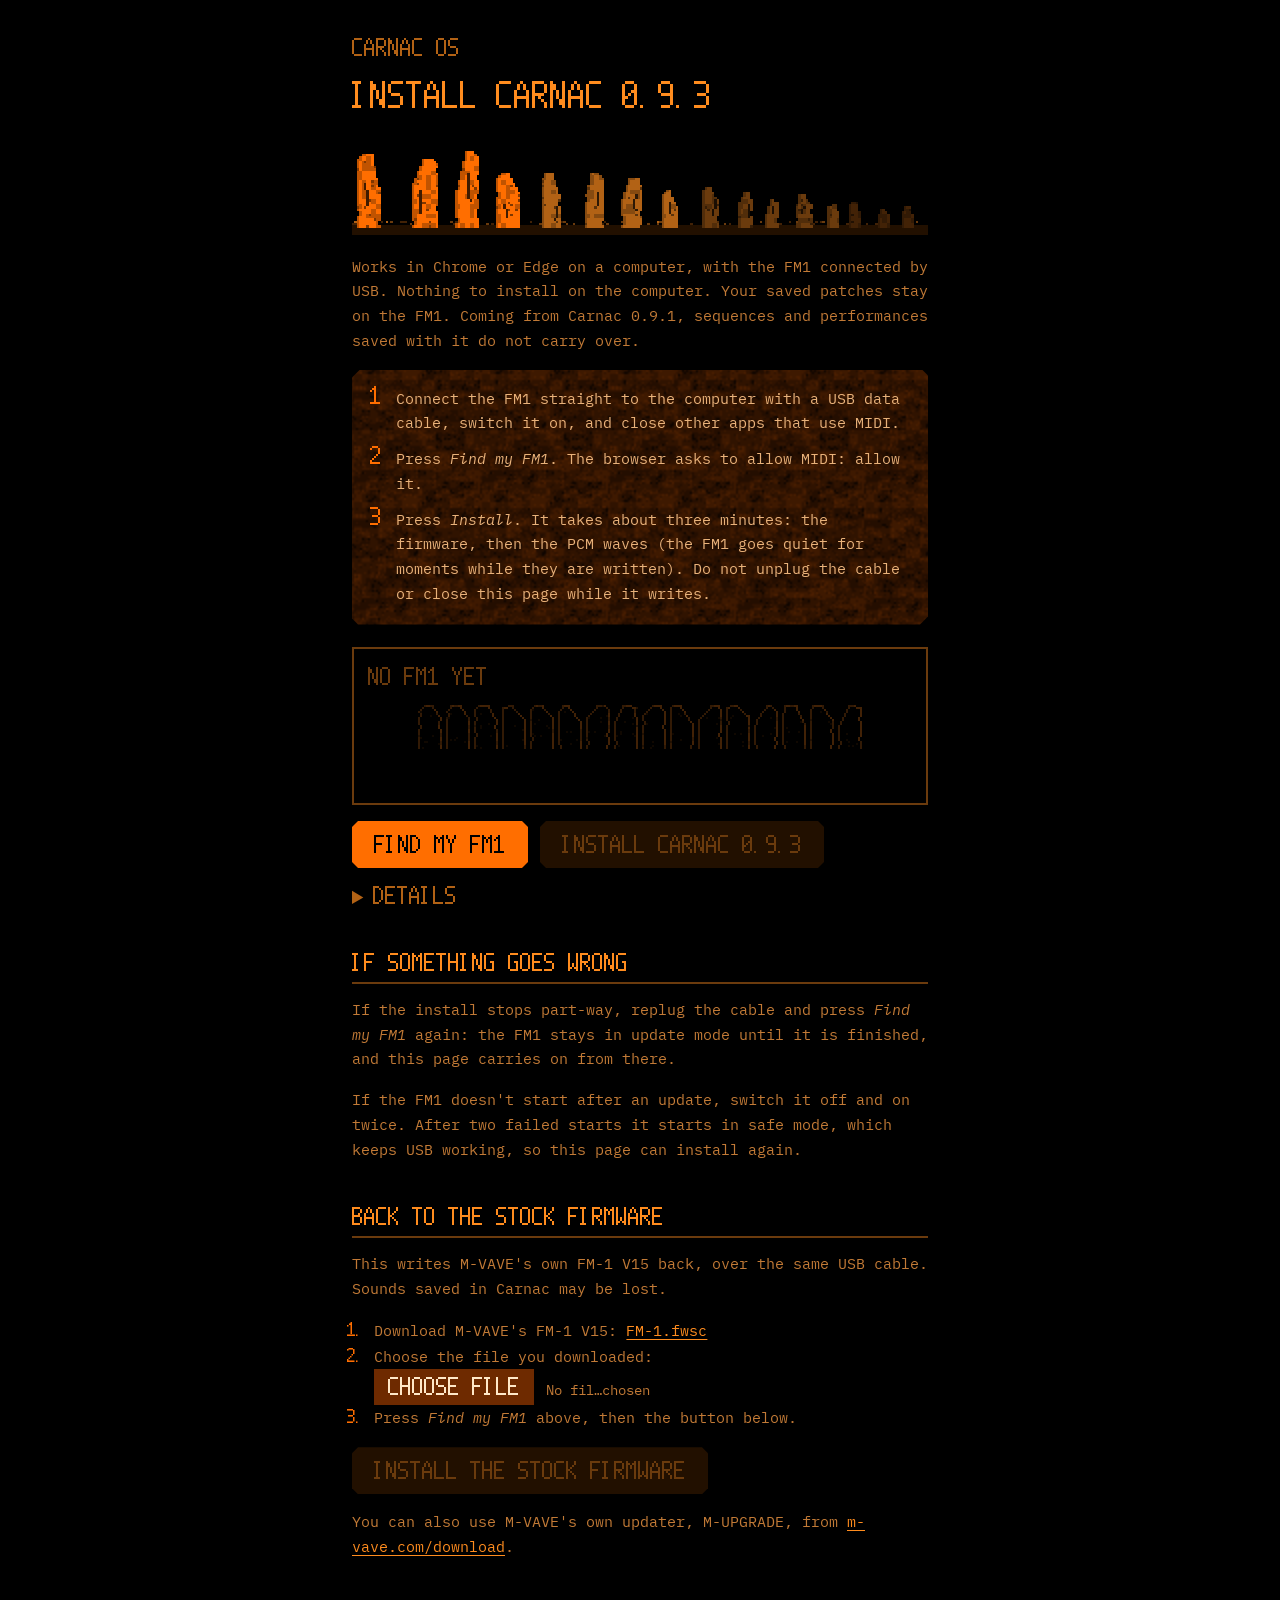
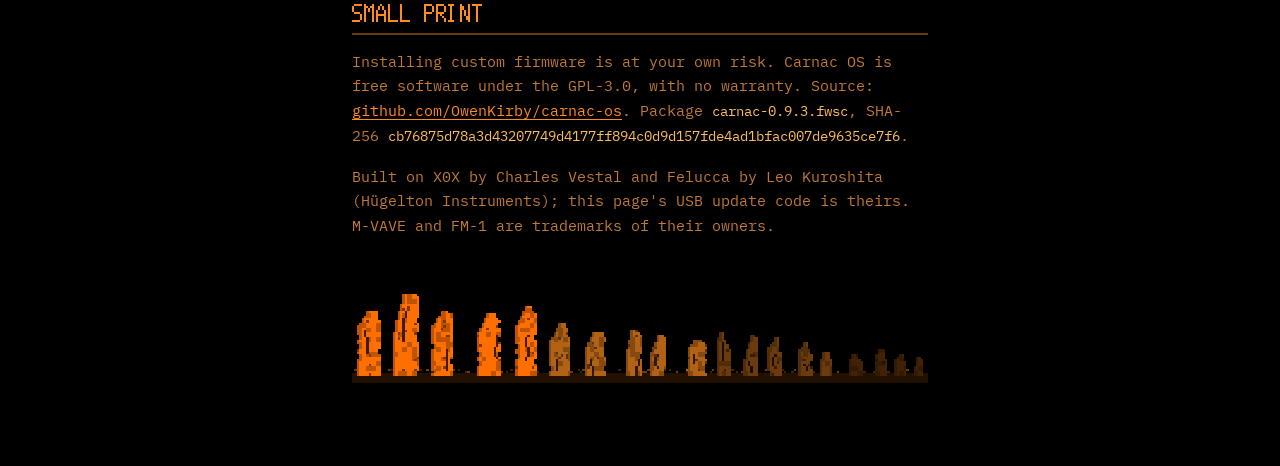
==== install/index.html @ 4bea8783 "Site for Carnac OS 0.9.3 (from 6387a21)" ====
<!doctype html>
<!-- SPDX-License-Identifier: GPL-3.0-only
     Carnac OS web installer. Built on X0X's installer page (x0x-firmware/web/x0x_installer.html, after Felucca's
     web/index_pkg.html by Leo Kuroshita, Hügelton Instruments); the USB-MIDI update itself is X0X's fm1ota.js and
     fm1pkg.js, unchanged. web/site/make_site.py inlines them and the package's metadata at the marks below.
     Added for Carnac: the FM1 is asked which Carnac it runs (editor INFO, F0 7D 46 4C 01 F7) before anything is
     written, an older package than the one on the FM1 needs a tick first, and the install is checked by that same
     INFO answering "CARNAC OS <version>". Then the PCM waves (src/dsp/pcm_area*.bin) are written to their flash areas
     with the editor's PCM commands (src/hardware/pcm_store_upload.py's protocol), each only when the FM1 does not
     hold that image already. -->
<html lang="en">
<head>
<meta charset="utf-8">
<meta name="viewport" content="width=device-width, initial-scale=1">
<title>Install Carnac OS</title>
<link rel="preconnect" href="https://fonts.googleapis.com">
<link rel="preconnect" href="https://fonts.gstatic.com" crossorigin>
<link rel="stylesheet" href="https://fonts.googleapis.com/css2?family=IBM+Plex+Mono:wght@400;600&display=swap">
<link rel="preload" href="../carnac-rune.woff" as="font" type="font/woff" crossorigin>
<link rel="stylesheet" href="../carnac.css">
<style>
  /* the installer's own pieces; the rest is ../carnac.css */
  .steps { padding: 16px 18px 8px; margin: 0 0 1.4rem; }
  .step { display: flex; gap: 14px; align-items: baseline; margin: 0 0 10px; }
  .step b { font: 400 20px/1 var(--rune); color: var(--theme); min-width: 1ch; }
  .actions { display: flex; flex-wrap: wrap; gap: 12px; margin: 0 0 1rem; }
  /* the FM1's screen: what it runs, the step stones filling, what is happening, in the rune face */
  .panel { border: 2px solid var(--dim); background: #000; padding: 14px 14px 12px; margin: 0 0 1rem; }
  .panel canvas { width: 100%; max-width: 448px; height: auto; margin: 0 auto; }
  #bar { display: none; }                                   /* its value drives the stones (stones.js data-steps) */
  #device { font: 400 20px/1.4 var(--rune); color: var(--text); min-height: 1.4em; margin: 0 0 12px; }
  #device:empty::before { content: "NO FM1 YET"; color: var(--dim); }
  #status { font: 400 20px/1.4 var(--rune); color: var(--accent); min-height: 1.4em; margin: 12px 0 0; }
  #status.bad { color: var(--warn); }
  label.confirm { display: none; gap: 10px; align-items: flex-start; color: var(--warn); margin: 0 0 1rem; }
  label.confirm.show { display: flex; }
  label.confirm input { margin-top: .35em; accent-color: var(--theme); }
  .tip { padding: 14px 18px; margin: 1rem 0 0; }
  details { margin-top: 1rem; }
  summary { font: 400 20px var(--rune); color: var(--mid); cursor: pointer; }
  summary:hover { color: var(--text); }
  pre { font: 400 12px/1.5 var(--mono); color: var(--soft); white-space: pre-wrap; margin: 8px 0 0; max-height: 14rem;
        overflow: auto; background: var(--surf); padding: 10px 12px; }
  ol { padding-left: 1.4rem; margin: 0 0 1rem; }
  ol li::marker { font-family: var(--rune); color: var(--theme); }
  input[type=file] { font: inherit; font-size: 14px; color: var(--soft); max-width: 100%; }
  input[type=file]::file-selector-button { font: 400 20px var(--rune); background: var(--lane); color: var(--lane-hi);
        border: 0; padding: 6px 14px; margin-right: 12px; cursor: pointer; }
</style>
</head>
<body>
<main>
  <a class="home" href="../">CARNAC OS</a>
  <h1>Install Carnac <span id="ver"></span></h1>
  <canvas class="alignment" data-alignment="3" width="240" height="44" aria-hidden="true"></canvas>
  <p class="soft">Works in Chrome or Edge on a computer, with the FM1 connected by USB. Nothing to install on the computer.
    Your saved patches stay on the FM1. Coming from Carnac 0.9.1, sequences and performances saved with it do not carry over.</p>

  <div class="tablet steps">
    <div class="step"><b>1</b><span>Connect the FM1 straight to the computer with a USB data cable, switch it on,
      and close other apps that use MIDI.</span></div>
    <div class="step"><b>2</b><span>Press <em>Find my FM1</em>. The browser asks to allow MIDI: allow it.</span></div>
    <div class="step"><b>3</b><span>Press <em>Install</em>. It takes about three minutes: the firmware, then the PCM waves
      (the FM1 goes quiet for moments while they are written). Do not unplug the cable or close this page while it writes.</span></div>
  </div>

  <div class="panel">
    <p id="device"></p>
    <canvas data-steps="bar" width="224" height="24" aria-hidden="true"></canvas>
    <progress id="bar" max="100" value="0"></progress>
    <p id="status" role="status"></p>
  </div>
  <label class="confirm" id="confirmbox"><input type="checkbox" id="confirm">
    <span id="confirmtext"></span></label>
  <div class="actions"><button id="find" disabled>Find my FM1</button><button id="go" disabled>Install</button></div>
  <p class="tablet tip" id="tip" hidden>Enjoying Carnac? It's free; <a id="tiplink" href="#" target="_blank" rel="noopener">tip me</a> if you like it.</p>
  <details><summary>Details</summary><pre id="log"></pre></details>

  <h2>If something goes wrong</h2>
  <p class="soft">If the install stops part-way, replug the cable and press <em>Find my FM1</em> again: the FM1 stays in
    update mode until it is finished, and this page carries on from there.</p>
  <p class="soft">If the FM1 doesn't start after an update, switch it off and on twice. After two failed starts it
    starts in safe mode, which keeps USB working, so this page can install again.</p>

  <h2>Back to the stock firmware</h2>
  <p class="soft">This writes M-VAVE's own FM-1 V15 back, over the same USB cable. Sounds saved in Carnac may be lost.</p>
  <ol class="soft">
    <li>Download M-VAVE's FM-1 V15:
      <a href="https://yms-file-store.oss-cn-hongkong.aliyuncs.com/software/firmware/FM-1.fwsc">FM-1.fwsc</a></li>
    <li>Choose the file you downloaded:<br><input type="file" id="stockfile" accept=".fwsc"></li>
    <li>Press <em>Find my FM1</em> above, then the button below.</li>
  </ol>
  <p><button class="quiet" id="stockgo" disabled>Install the stock firmware</button></p>
  <p class="soft">You can also use M-VAVE's own updater, M-UPGRADE, from
    <a href="https://www.m-vave.com/download" target="_blank" rel="noopener">m-vave.com/download</a>.</p>

  <h2>Small print</h2>
  <p class="soft">Installing custom firmware is at your own risk. Carnac OS is free software under the GPL-3.0, with no
    warranty. Source: <a href="https://github.com/OwenKirby/carnac-os">github.com/OwenKirby/carnac-os</a>. Package <code id="pkgname"></code>,
    SHA-256 <code id="pkgsha"></code>.</p>
  <p class="soft">Built on X0X by Charles Vestal and Felucca by Leo Kuroshita (Hügelton Instruments); this page's USB
    update code is theirs. M-VAVE and FM-1 are trademarks of their owners.</p>
  <footer><canvas class="alignment" data-alignment="11" width="240" height="44" aria-hidden="true"></canvas></footer>
</main>
<script src="../stones.js"></script>
<script type="module">
// SPDX-License-Identifier: GPL-3.0-only
// Copyright (C) 2026 Leo Kuroshita (@kurogedelic), Hügelton Instruments
//
// FM-1 .fwsc packages in the browser: the package identity and the image the
// device reads during an update.

const BLOCKS = 20, BLK = 0x30, KEEP = 0x2F;

// the package identity ("FM-1_904"): one marker byte after each of the first 20 blocks
function productOf(fwsc) {
  if (fwsc.length < BLOCKS * BLK) throw new Error("not an FM-1 package (too short)");
  let s = "";
  for (let i = 0; i < BLOCKS; i++) {
    const m = fwsc[i * BLK + KEEP];
    if (m !== 0x7D) s += String.fromCharCode((m - i - 1) & 0xFF);
  }
  return s;
}

// the image the device addresses during an update: the .fwsc without the 20 marker bytes
function logicalImage(fwsc) {
  const out = new Uint8Array(fwsc.length - BLOCKS);
  for (let i = 0; i < BLOCKS; i++) out.set(fwsc.subarray(i * BLK, i * BLK + KEEP), i * KEEP);
  out.set(fwsc.subarray(BLOCKS * BLK), BLOCKS * KEEP);
  return out;
}

// SPDX-License-Identifier: GPL-3.0-only
// Copyright (C) 2026 Leo Kuroshita (@kurogedelic), Hügelton Instruments
//
// The FM-1 USB-MIDI update protocol (M-UPGRADE compatible) over WebMIDI.
// Step 1: the running firmware reads parts of the package and stages the update
// loader. Step 2: the loader reads the whole image and writes it. In both steps
// the device sends cmd 0x30 read requests on the logical image and we answer.

const HS_QUERY = [0xF0, 0x00, 0x32, 0x45, 0x00, 0x00, 0x00, 0x40, 0x7F, 0xF7];
const UPGRADE = [0xF0, 0x22, 0x24, 0x35, 0x7F, 0xF7];
const MAXDATA = 512;
const sleep = (ms) => new Promise((r) => setTimeout(r, ms));
const IS_OTA = (id) => /^ota-/i.test(id.model);

// errors carry a code the pages translate: notfound, model, stopped, noloader, lost, noreturn,
// mismatch (detail: the identity the device reports), badreq
function fail(code, msg, detail = "") { const e = new Error(msg); e.code = code; e.detail = detail; return e; }

function pack7(data) {
  const out = []; let acc = 0, nb = 0;
  for (const b of data) {
    acc |= b << nb; nb += 8;
    while (nb >= 7) { out.push(acc & 0x7F); acc >>>= 7; nb -= 7; }
  }
  if (nb) out.push(acc & 0x7F);
  return out;
}

function unpack7(s) {
  const out = []; let acc = 0, nb = 0;
  for (const b of s) {
    acc |= (b & 0x7F) << nb; nb += 7;
    while (nb >= 8) { out.push(acc & 0xFF); acc >>>= 8; nb -= 8; }
  }
  return out;
}

function response(addr, data, fl = 0) {
  const len = data.length;
  const body = [0x00, 0x59, 0x30, (len + 8) & 0xFF, ((len + 8) >> 8) & 0xFF, 0, fl,
    addr & 0xFF, (addr >>> 8) & 0xFF, (addr >>> 16) & 0xFF, (addr >>> 24) & 0xFF,
    len & 0xFF, (len >> 8) & 0xFF, 0, ...data];
  let s = 0;
  for (let i = 6; i < body.length; i++) s += body[i];
  body.push(~s & 0xFF);
  return [0xF0, ...pack7(body), 0xF7];
}

function parseRequest(pkt) {
  if (pkt[0] !== 0xF0 || pkt[pkt.length - 1] !== 0xF7) return null;
  const u = unpack7(pkt.slice(1, -1));
  if (u.length !== 15 || u[0] !== 0 || u[1] !== 0x59 || u[2] !== 0x30) return null;
  let s = 0;
  for (let i = 6; i < 14; i++) s += u[i];
  if ((~s & 0xFF) !== u[14]) return null;
  return { fl: u[6], addr: (u[7] | (u[8] << 8) | (u[9] << 16) | (u[10] << 24)) >>> 0, len: u[11] | (u[12] << 8) | (u[13] << 16) };
}

function parseIdentity(pkt) {
  const d = unpack7(pkt.slice(1, -1));
  if (d.length !== 34 || d[0] !== 0 || d[1] !== 0x59 || d[2] !== 0x11) return null;
  const txt = String.fromCharCode(...d.slice(6, 33)).replace(/\0+$/, "");
  const m = /^([^_]+)_(\d+)$/.exec(txt);
  return m ? { text: txt, model: m[1], version: parseInt(m[2], 10) } : null;
}

// one MIDI in/out pair with a SysEx queue
class Link {
  constructor(input, output) {
    this.input = input; this.output = output; this.q = []; this.waiter = null;
    input.onmidimessage = (ev) => {
      if (ev.data[0] !== 0xF0) return;
      this.q.push(Array.from(ev.data));
      if (this.waiter) { const w = this.waiter; this.waiter = null; w(); }
    };
  }
  get lost() { return this.input.state === "disconnected" || this.output.state === "disconnected"; }
  // false when the port is gone (unplugged): WebMIDI throws on a disconnected output
  send(bytes) {
    try { this.output.send(bytes); return true; } catch (_) { return false; }
  }
  drain() { this.q.length = 0; }
  async read(ms) {
    if (!this.q.length) {
      let tm;
      await Promise.race([new Promise((r) => { this.waiter = r; }), new Promise((r) => { tm = setTimeout(r, ms); })]);
      clearTimeout(tm);
      this.waiter = null;
    }
    return this.q.shift() || null;
  }
  close() { this.input.onmidimessage = null; }
}

async function handshake(link, tries = 3) {
  link.drain();
  for (let t = 0; t < tries; t++) {
    if (!link.send(HS_QUERY)) return null;
    const end = Date.now() + 1000;
    while (Date.now() < end) {
      const p = await link.read(end - Date.now());
      if (!p) break;
      const id = parseIdentity(p);
      if (id) return id;
    }
  }
  return null;
}

class Updater {
  constructor(access, log) {
    this.access = access;
    this.log = log || (() => {});
  }

  // every in/out pair with the same port name that answers the handshake
  async find(filter) {
    const outs = [...this.access.outputs.values()];
    for (const input of this.access.inputs.values()) {
      if (input.state === "disconnected") continue;
      if (!/fm-1|felucca|ota|composite|sinco|usb-midi/i.test(input.name || "")) continue;   // never probe other gear
      const output = outs.find((o) => o.name === input.name) || (outs.length === 1 ? outs[0] : null);
      if (!output) continue;
      try { await input.open(); await output.open(); } catch (_) { continue; }
      const link = new Link(input, output);
      const id = await handshake(link, 2);
      if (id && (!filter || filter(id))) return { link, id, name: input.name };
      link.close();
    }
    return null;
  }

  async waitFor(filter, ms) {
    const end = Date.now() + ms;
    while (Date.now() < end) {
      const dev = await this.find(filter);
      if (dev) return dev;
      await sleep(1000);
    }
    return null;
  }

  // serve read requests until the device asks for one of the finish addresses; stops early
  // when the port disappears (lost: true) instead of waiting out idleMs
  async serve(link, image, finishAddr, idleMs, onProgress) {
    let served = 0, last = Date.now();
    for (;;) {
      const pkt = await link.read(1000);
      if (!pkt) {
        if (link.lost) return { served, finished: false, lost: true };
        if (Date.now() - last > idleMs) return { served, finished: false };
        continue;
      }
      const r = parseRequest(pkt);
      if (!r) continue;
      last = Date.now();
      if (r.addr === 0xE0000000 || r.addr === 0xF0000000) {
        link.send(response(r.addr, [...new TextEncoder().encode("success"), 0]));
        if (r.addr === finishAddr) return { served, finished: true };
        continue;
      }
      if (r.len > MAXDATA || r.addr + r.len > image.length) throw fail("badreq", `bad request ${r.addr.toString(16)}+${r.len}`);
      await sleep(10);
      if (!link.send(response(r.addr, Array.from(image.subarray(r.addr, r.addr + r.len)), r.fl))) {
        return { served, finished: false, lost: true };
      }
      served++;
      if (onProgress) onProgress(served, r.addr);
    }
  }

  // full install: running firmware -> loader -> new firmware
  async install(image, product, onStep) {
    const step = onStep || (() => {});
    const dev = await this.find((id) => !IS_OTA(id));
    if (!dev) throw fail("notfound", "FM-1 not found (USB cable, and no other app using it?)");
    const [model] = product.split("_");
    if (dev.id.model !== model) { dev.link.close(); throw fail("model", `the device is ${dev.id.text}, the package is for ${product}`); }
    step("start", dev.id.text);
    dev.link.send(UPGRADE);
    await sleep(2000);
    const s1 = await this.serve(dev.link, image, 0xE0000000, 8000, (n) => step("verify", n));
    dev.link.close();
    if (!s1.finished) throw fail(s1.lost ? "lost" : "stopped", `the device ${s1.lost ? "was disconnected" : "stopped"} after ${s1.served} requests: nothing was written`);
    step("loader");
    await sleep(3000);
    const ota = await this.waitFor(IS_OTA, 30000);
    if (!ota) throw fail("noloader", "the update loader did not appear. Replug the USB cable and press Install again: the device stays in update mode until it is finished.");
    const s2 = await this.write(ota, image, step);
    if (!s2.finished) throw fail(s2.lost ? "lost" : "stopped", `the loader ${s2.lost ? "was disconnected" : "stopped"} after ${s2.served} requests. Replug and press Install again to resume.`);
    step("reboot");
    await sleep(3000);
    const back = await this.waitFor((id) => !IS_OTA(id), 40000);
    if (!back) throw fail("noreturn", "the device did not come back: power-cycle it");
    back.link.close();
    if (back.id.text !== product) throw fail("mismatch", `installed, but the device reports ${back.id.text}`, back.id.text);
    step("done", back.id.text);
    return back.id.text;
  }

  // step 2 with the loader found by find()/waitFor()
  async write(ota, image, step) {
    ota.link.send(UPGRADE);
    await sleep(2000);
    const s2 = await this.serve(ota.link, image, 0xF0000000, 180000, (n) => step("write", n));
    ota.link.close();
    return s2;
  }

  // resume: the device is already in update mode (loader) -> true when the write finished
  async resume(image, onStep) {
    const ota = await this.find(IS_OTA);
    if (!ota) return false;
    return (await this.write(ota, image, onStep || (() => {}))).finished;
  }
}

const $ = (id) => document.getElementById(id);
const meta = {"version": "0.9.3", "product": "FM-1_900", "name": "carnac-0.9.3.fwsc", "sha256": "cb76875d78a3d43207749d4177ff894c0d9d157fde4ad1bfac007de9635ce7f6", "tip": "https://ko-fi.com/orbvorgis", "pkg": "../firmware/carnac-0.9.3.fwsc", "pcm": [{"area": 0, "file": "../firmware/pcm_area0.bin", "sha256": "b5b5c8fc3b830aa1f2a31f2863012fa90ec14e03134d251ccc6213c92a90a96f", "count": 12, "len": 36677}, {"area": 1, "file": "../firmware/pcm_area1.bin", "sha256": "0d9ffca98acc0ea08c9676355b320b2df23c648a75c9d54c7a4f9ddbc7a7f6ad", "count": 9, "len": 53263}]};
const IS_LOADER = (id) => /^ota-/i.test(id.model);
const INFO_REQ = [0xF0, 0x7D, 0x46, 0x4C, 0x01, 0xF7];   /* (sleep() comes with fm1ota.js) */

const say = (txt, bad = false) => { $("status").textContent = txt; $("status").className = bad ? "bad" : ""; };
const log = (t) => { const l = $("log"); l.textContent += t + "\n"; l.scrollTop = l.scrollHeight; };
const setDevice = (txt) => { $("device").textContent = txt; };

$("ver").textContent = meta.version;
$("pkgname").textContent = meta.name;
$("pkgsha").textContent = meta.sha256;
if (meta.tip) $("tiplink").href = meta.tip;
$("go").textContent = `Install Carnac ${meta.version}`;

const ERR = {
  notfound: "FM1 not found. Check the USB cable (it must be a data cable), close other apps that use MIDI, and try again.",
  model: "The connected device is not an FM1.",
  stopped: "The FM1 stopped answering. Replug the USB cable and press Find my FM1 again.",
  lost: "The USB connection was lost. Replug it and press Find my FM1 again: the install carries on from where it stopped.",
  noloader: "The FM1 did not switch to update mode. Replug the USB cable and press Find my FM1 again.",
  noreturn: "The FM1 did not come back after the update. Switch it off and on.",
  badreq: "The FM1 asked for something outside the package. Reload the page and try again.",
};

let image = null, midi = null, state = null, writing = false, stock = null, pcmImages = null;
window.addEventListener("beforeunload", (e) => { if (writing) { e.preventDefault(); e.returnValue = ""; } });

/* "0.9.1" -> [0, 9, 1]; anything else (DEV, a suffix) -> null */
const parseVer = (v) => { const m = /^(\d+)\.(\d+)(?:\.(\d+))?$/.exec(v || ""); return m ? [+m[1], +m[2], +(m[3] || 0)] : null; };
const cmpVer = (a, b) => { for (let i = 0; i < 3; i++) if (a[i] !== b[i]) return a[i] - b[i]; return 0; };

/* Carnac answers editor INFO with "CARNAC OS <version>"; stock firmware and safe mode do not answer */
async function carnacVersion(link) {
  link.drain();
  for (let t = 0; t < 2; t++) {
    if (!link.send(INFO_REQ)) return null;
    const end = Date.now() + 800;
    while (Date.now() < end) {
      const p = await link.read(end - Date.now());
      if (!p) break;
      if (p[1] === 0x7D && p[2] === 0x46 && p[3] === 0x4C && p[4] === 0x01) {
        let s = "";
        for (let i = 5; i < p.length && p[i] !== 0 && p[i] !== 0xF7; i++) s += String.fromCharCode(p[i]);
        const m = /^CARNAC OS\s*(.*)$/.exec(s);
        return m ? m[1].trim() : null;
      }
    }
  }
  return null;
}

/* the PCM waves (src/hardware/pcm_store_fm1.c): 100 BEGIN [area], 101 WRITE [off x3, data], 102 END [header],
   103 INFO [area, first] -> areas, area, entries, KiB x2, used x3, names; data in groups of 7 behind their top bits */
const PCM_BEGIN = 100, PCM_WRITE = 101, PCM_END = 102, PCM_INFO = 103, PCM_HDR = 32, PCM_CHUNK = 256;
const pcmPack = (b) => {
  const o = [];
  for (let i = 0; i < b.length; i += 7) {
    const g = b.subarray(i, i + 7);
    o.push(g.reduce((hi, x, j) => hi | ((x >> 7) << j), 0), ...Array.from(g, (x) => x & 0x7F));
  }
  return o;
};
const u21 = (v) => [v & 0x7F, (v >> 7) & 0x7F, (v >> 14) & 0x7F];
async function edReq(link, cmd, args, ms = 5000) {
  link.drain();
  if (!link.send([0xF0, 0x7D, 0x46, 0x4C, cmd, ...args, 0xF7])) return null;
  const end = Date.now() + ms;
  while (Date.now() < end) {
    const p = await link.read(end - Date.now());
    if (!p) break;
    if (p[1] === 0x7D && p[2] === 0x46 && p[3] === 0x4C && p[4] === cmd) return p.slice(5, -1);
  }
  return null;
}
/* the areas whose image differs from the package's (entries or length); null when the FM1 has no PCM commands */
async function pcmMissing(link) {
  const out = [];
  for (const a of meta.pcm) {
    const r = await edReq(link, PCM_INFO, [a.area, 0], 1500);
    if (!r || r.length < 8 || r[1] !== a.area) return null;
    if (r[2] !== a.count || (r[5] | r[6] << 7 | r[7] << 14) !== a.len) out.push(a);
  }
  return out;
}
/* write the areas that need it -> "" or why not */
async function pcmSync(link, onPart) {
  const todo = await pcmMissing(link);
  if (todo === null) return "the FM1 did not answer the PCM commands";
  for (const [k, a] of todo.entries()) {
    const img = pcmImages[a.area];
    const frames = [[PCM_BEGIN, [a.area]]];
    for (let off = PCM_HDR; off < img.length; off += PCM_CHUNK) frames.push([PCM_WRITE, [...u21(off), ...pcmPack(img.subarray(off, off + PCM_CHUNK))]]);
    frames.push([PCM_END, pcmPack(img.subarray(0, PCM_HDR))]);
    log(`PCM area ${a.area}: ${frames.length} frames`);
    for (const [n, [cmd, args]] of frames.entries()) {
      const r = await edReq(link, cmd, args);
      if (!r) return `no answer at area ${a.area}, frame ${n + 1}`;
      const rc = cmd === PCM_WRITE ? r[3] : cmd === PCM_BEGIN ? r[1] : r[0];
      if (rc) return `area ${a.area} refused frame ${n + 1} (rc ${rc})`;
      onPart(k, todo.length, (n + 1) / frames.length);
    }
  }
  const left = await pcmMissing(link);
  return left && left.length === 0 ? "" : "the FM1 does not show the PCM waves after writing them";
}

async function getMidi() {
  if (midi) return midi;
  try { midi = await navigator.requestMIDIAccess({ sysex: true }); }
  catch (_) { say("MIDI access was not allowed. Allow MIDI in the site settings (the icon in the address bar) and try again.", true); return null; }
  return midi;
}

/* what is on the FM1: { kind: "loader" } | { kind: "carnac", version } | { kind: "other", text } */
async function probe() {
  const up = new Updater(midi, log);
  const dev = await up.find(() => true);
  if (!dev) return null;
  log(`found ${dev.name}: ${dev.id.text}`);
  if (IS_LOADER(dev.id)) { dev.link.close(); return { kind: "loader" }; }
  const v = await carnacVersion(dev.link);
  const pcm = v === meta.version && pcmImages ? await pcmMissing(dev.link) : null;
  dev.link.close();
  return v !== null ? { kind: "carnac", version: v, pcmOnly: !!(pcm && pcm.length) } : { kind: "other", text: dev.id.text };
}

function refreshButtons() {
  const needConfirm = $("confirmbox").classList.contains("show");
  $("find").disabled = writing || !image;
  $("go").disabled = writing || !image || !state || (needConfirm && !$("confirm").checked);
  $("stockgo").disabled = writing || !stock || !state;
}
$("confirm").addEventListener("change", refreshButtons);

function showState() {
  const box = $("confirmbox");
  box.classList.remove("show");
  $("confirm").checked = false;
  $("go").textContent = `Install Carnac ${meta.version}`;
  if (!state) { setDevice(""); refreshButtons(); return; }
  if (state.kind === "loader") {
    setDevice("The FM1 is in update mode: an earlier install did not finish.");
    $("go").textContent = `Finish installing Carnac ${meta.version}`;
  } else if (state.kind === "other") {
    setDevice(`The FM1 runs other firmware (${state.text}): stock, or Carnac in safe mode.`);
  } else {
    const on = parseVer(state.version), pkg = parseVer(meta.version);
    setDevice(`The FM1 runs Carnac OS ${state.version}.`);
    if (!on || !pkg) {
      $("confirmtext").textContent = `The FM1 runs a test build (${state.version}). It may save sounds in a newer format than ${meta.version} reads: patches saved with it may not load. Install anyway.`;
      box.classList.add("show");
    } else if (cmpVer(pkg, on) < 0) {
      $("confirmtext").textContent = `${meta.version} is older than the ${state.version} on the FM1. Patches saved with ${state.version} may not load in ${meta.version}. Install the older version anyway.`;
      box.classList.add("show");
    } else if (cmpVer(pkg, on) === 0 && state.pcmOnly) {
      setDevice(`The FM1 runs Carnac OS ${state.version}, but its PCM waves are missing or out of date.`);
      $("go").textContent = "Write the PCM waves";
    } else if (cmpVer(pkg, on) === 0) {
      setDevice(`The FM1 already runs Carnac OS ${state.version}. You can install it again.`);
    }
  }
  refreshButtons();
}

$("find").addEventListener("click", async () => {
  if (!(await getMidi())) return;
  $("find").disabled = true;
  say("Looking for the FM1…");
  try {
    state = await probe();
    if (!state) say(ERR.notfound, true);
    else say("");
  } catch (e) { state = null; say("Error: " + (e && e.message), true); log(String(e && e.stack || e)); }
  showState();
});

async function run(img, product, isStock) {
  writing = true;
  refreshButtons();
  $("bar").value = 0;
  const up = new Updater(midi, log);
  const total = 74 + Math.ceil(img.length / 512);
  const step = (k, a) => {
    if (k !== "verify" && k !== "write") log(`${k} ${a ?? ""}`);
    if (k === "start") say("Starting…");
    if (k === "verify") { say("Checking the package with the FM1…"); $("bar").value = (a / total) * 100; }
    if (k === "loader") say("Switching the FM1 to update mode…");
    if (k === "write") { say("Writing… do not unplug the cable."); $("bar").value = ((74 + a) / total) * 100; }
    if (k === "reboot") say("Restarting the FM1…");
  };
  try {
    if (state && state.kind === "loader") {
      if (!(await up.resume(img, step))) throw Object.assign(new Error("stopped"), { code: "stopped" });
      step("reboot");
      await sleep(3000);
      const back = await up.waitFor((id) => !IS_LOADER(id), 40000);
      if (!back) throw Object.assign(new Error("noreturn"), { code: "noreturn" });
      back.link.close();
    } else {
      try { await up.install(img, product, step); }
      catch (e) { if (!(e && e.code === "mismatch")) throw e; log(e.message); }   /* checked below instead */
    }
    $("bar").value = 100;
    if (isStock) { say("Done. The FM1 has restarted with M-VAVE's firmware."); state = null; }
    else {
      say("Installed. Checking the version…");
      let v = null;
      for (let t = 0; t < 6 && v === null; t++) {           /* the splash screen runs first */
        await sleep(1500);
        const dev = await up.find((id) => !IS_LOADER(id));
        if (dev) { v = await carnacVersion(dev.link); dev.link.close(); }
      }
      if (v === meta.version) await finishPcm(up, v);
      else if (v !== null) say(`Written, but the FM1 reports Carnac OS ${v}, not ${meta.version}. Press Find my FM1 and install again.`, true);
      else say("Written, but the FM1 did not report its version. If it shows the Carnac splash, all is well; if not, switch it off and on.", true);
      state = v !== null ? { kind: "carnac", version: v } : null;
    }
  } catch (e) {
    say((e && e.code && ERR[e.code]) || ("Error: " + (e && e.message)), true);
    log(String(e && e.stack || e));
    state = null;
  }
  writing = false;
  showState();
}

/* after a good install (or alone, when only the PCM waves are missing): the PCM waves, then the last word */
async function finishPcm(up, v) {
  let why = pcmImages ? "" : "their download failed";
  if (!why) {
    const dev = await up.find((id) => !IS_LOADER(id));
    if (!dev) why = "the FM1 stopped answering";
    else {
      $("bar").value = 0;
      why = await pcmSync(dev.link, (k, n, f) => {
        say(`Writing the PCM waves${n > 1 ? ` (${k + 1} of ${n})` : ""}… do not unplug the cable.`);
        $("bar").value = ((k + f) / n) * 100;
      });
      dev.link.close();
      $("bar").value = 100;
    }
  }
  if (why) { log("PCM: " + why); say(`Carnac OS ${v} is installed, but the PCM waves were not written (${why}). Press Find my FM1 to try again.`, true); return; }
  say(`Done. The FM1 runs Carnac OS ${v}, with its PCM waves.`);
  if (meta.tip) $("tip").hidden = false;
}

async function runPcmOnly() {
  writing = true;
  refreshButtons();
  try { await finishPcm(new Updater(midi, log), state.version); }
  catch (e) { say("Error: " + (e && e.message), true); log(String(e && e.stack || e)); }
  state = { kind: "carnac", version: state.version, pcmOnly: false };
  writing = false;
  showState();
}

$("go").addEventListener("click", () => {
  if (state && state.kind === "carnac" && state.pcmOnly) runPcmOnly();
  else if (image) run(image, meta.product, false);
});
$("stockgo").addEventListener("click", () => { if (stock) run(stock.image, stock.product, true); });

/* stock: M-VAVE's FM-1 V15, chosen by the user (M-VAVE's server allows no cross-site download), checked by SHA-256 */
const STOCK_SHA256 = "db1642b2b6fa5c2cccb11ffd13878068bb28601678d3644049f99dc40e7edb8a";
const sha256 = async (b) => [...new Uint8Array(await crypto.subtle.digest("SHA-256", b))].map((x) => x.toString(16).padStart(2, "0")).join("");
$("stockfile").addEventListener("change", async (e) => {
  stock = null;
  const f = e.target.files && e.target.files[0];
  if (f) {
    const raw = new Uint8Array(await f.arrayBuffer());
    if ((await sha256(raw)) !== STOCK_SHA256) say("That is not M-VAVE's FM-1 V15 file. Choose the file from the link above.", true);
    else { stock = { image: logicalImage(raw), product: productOf(raw) }; say("That is M-VAVE's FM-1 V15."); }
  }
  refreshButtons();
});

(async () => {
  if (!navigator.requestMIDIAccess) { say("This browser cannot talk to the FM1. Open this page in Chrome or Edge on a computer.", true); return; }
  try {
    const r = await fetch(meta.pkg);
    if (!r.ok) throw new Error(`HTTP ${r.status}`);
    const pkg = new Uint8Array(await r.arrayBuffer());
    if ((await sha256(pkg)) !== meta.sha256 || productOf(pkg) !== meta.product) { say("The firmware download is damaged. Reload the page.", true); return; }
    image = logicalImage(pkg);
  } catch (e) { say("Could not load the firmware: " + e.message, true); return; }
  try {
    const imgs = {};
    for (const a of meta.pcm) {
      const r = await fetch(a.file);
      if (!r.ok) throw new Error(`HTTP ${r.status}`);
      const b = new Uint8Array(await r.arrayBuffer());
      if ((await sha256(b)) !== a.sha256) throw new Error(`${a.file} is damaged`);
      imgs[a.area] = b;
    }
    pcmImages = imgs;
  } catch (e) { log("PCM waves: " + e.message); }
  refreshButtons();
})();
</script>
</body>
</html>
---- carnac.css ----
/* SPDX-License-Identifier: GPL-3.0-only
   The Carnac OS site in the FM1's own look: the SAMHAIN palette (src/ui_seq_draw.c SQ_PAL ORANGE: orange on black),
   the screen's rune face (carnac-rune.woff, web/site/make_rune_font.py), tablets of the dark stone (SQ_ROCK) and the
   menhirs of stones.js. Shared by the landing page and the installer; make_site.py copies it to the site's root. */
@font-face { font-family: "Carnac Rune"; src: url("carnac-rune.woff") format("woff"); font-display: swap; }

:root {
  /* SQ_PAL ORANGE */
  --bg: #000; --surf: #221000; --text: #ff8c1e; --theme: #ff6e00; --accent: #ffbe5a; --mid: #b26215; --dim: #6b3b0d;
  --sel: #733200; --stone: #422206;
  /* SQ_PAL_LANE ORANGE: the highlight (the menu row under the cursor), its words in light tones */
  --lane: #6e2a00; --lane-text: #ffc88c; --lane-hi: #ffe8c8;
  /* SQ_ROCK ORANGE: a tablet's face, its grooves */
  --rock: #301300; --groove: #0e0500;
  /* reading text on the web: ACCENT's tones, a little paler, so a paragraph reads */
  --body: #e9b27a; --soft: #c27a36; --warn: #ff6a50;
  --rune: "Carnac Rune", "IBM Plex Mono", ui-monospace, monospace;
  --mono: "IBM Plex Mono", ui-monospace, Consolas, monospace;
  color-scheme: dark;
}
* { box-sizing: border-box; }
html { background: var(--bg); }
body { margin: 0; background: var(--bg); color: var(--body); padding: 32px 16px 64px;
       font: 400 15px/1.65 var(--mono); }
main { max-width: 36rem; margin: 0 auto; }
a { color: var(--text); text-underline-offset: 3px; }
a:hover { color: var(--accent); }
::selection { background: var(--lane); color: var(--lane-hi); }
p { margin: 0 0 1rem; }
code { font: 400 .9em var(--mono); color: var(--accent); overflow-wrap: anywhere; }

/* the rune face: font-size in tens of px, so each of the face's pixels is a whole number of screen pixels */
.rune, h1, h2, button, .home { font-family: var(--rune); font-weight: 400; letter-spacing: 0;
                               -webkit-font-smoothing: none; }
h1 { font-size: 30px; line-height: 1.2; color: var(--text); margin: .8rem 0 1rem; }
h2 { font-size: 20px; line-height: 1.3; color: var(--text); margin: 2.6rem 0 .9rem; padding-bottom: 6px;
     border-bottom: 2px solid var(--dim); }
.home { font-size: 20px; color: var(--mid); text-decoration: none; }
.home:hover, .home:focus-visible { color: var(--text); }
.soft { color: var(--soft); }

/* pixel art: whole pixels, never smoothed */
canvas, img.px { image-rendering: pixelated; image-rendering: crisp-edges; display: block; }

/* the FM1's screen: the splash, in a 2 px frame like the knob frame's */
.screen { display: block; width: min(100%, 484px); margin: 0 auto 1.6rem; border: 2px solid var(--dim); background: #000; }
.screen img { width: 100%; height: auto; }

/* a row of menhirs (stones.js data-alignment) */
canvas.alignment { width: 100%; height: auto; margin: 0 0 1.2rem; }

/* a tablet of the dark stone: hewn corners, its face mottled (stones.js sets --rock-tex) */
.tablet { background-color: var(--rock); background-image: var(--rock-tex, none); background-size: 128px 128px;
          clip-path: polygon(8px 0, calc(100% - 6px) 0, 100% 6px, 100% calc(100% - 8px), calc(100% - 8px) 100%,
                             6px 100%, 0 calc(100% - 6px), 0 8px); }

/* the menu: rows of tablets, the one under the cursor in the highlight's colours */
nav.menu { display: grid; gap: 10px; margin: 0 0 2rem; }
nav.menu a { display: block; text-decoration: none; padding: 14px 18px 13px; color: var(--soft); }
nav.menu a strong { display: block; font: 400 20px/1.3 var(--rune); color: var(--text); margin-bottom: 4px; }
nav.menu a span { font-size: 14px; }
nav.menu a:hover, nav.menu a:focus-visible { background-color: var(--lane); background-image: var(--lane-tex, none);
                                             background-size: 128px 128px;
                                             color: var(--lane-text); outline: none; }
nav.menu a:hover strong, nav.menu a:focus-visible strong { color: var(--lane-hi); }
nav.menu a:hover code, nav.menu a:focus-visible code { color: var(--lane-hi); }
/* the tip tablet: rimmed in THEME (the clip-path eats a border, so the face sits 2px inside a lit tablet) */
nav.menu a.tip, nav.menu a.tip:hover, nav.menu a.tip:focus-visible { position: relative; background: var(--theme); }
nav.menu a.tip::before { content: ""; position: absolute; inset: 2px; z-index: -1;
                         background-color: var(--rock); background-image: var(--rock-tex, none); background-size: 128px 128px;
                         clip-path: polygon(7px 0, calc(100% - 5px) 0, 100% 5px, 100% calc(100% - 7px), calc(100% - 7px) 100%,
                                            5px 100%, 0 calc(100% - 5px), 0 7px); }
nav.menu a.tip strong { color: var(--accent); }
nav.menu a.tip:hover::before, nav.menu a.tip:focus-visible::before { background-color: var(--lane);
                                                                     background-image: var(--lane-tex, none); }

/* buttons: hewn tablets, THEME lit; the quiet one dark stone */
button { font-size: 20px; line-height: 1.2; cursor: pointer; border: 0; padding: 12px 22px 11px;
         background: var(--theme); color: #000;
         clip-path: polygon(6px 0, calc(100% - 6px) 0, 100% 6px, 100% calc(100% - 6px), calc(100% - 6px) 100%,
                            6px 100%, 0 calc(100% - 6px), 0 6px); }
button:hover:not(:disabled), button:focus-visible { background: var(--accent); outline: none; }
button.quiet { background: var(--lane); color: var(--lane-hi); }
button.quiet:hover:not(:disabled), button.quiet:focus-visible { background: var(--sel); }
button:disabled { background: var(--surf); color: var(--dim); cursor: default; }

.small { font-size: 13px; color: var(--soft); }
footer { margin-top: 2.4rem; }
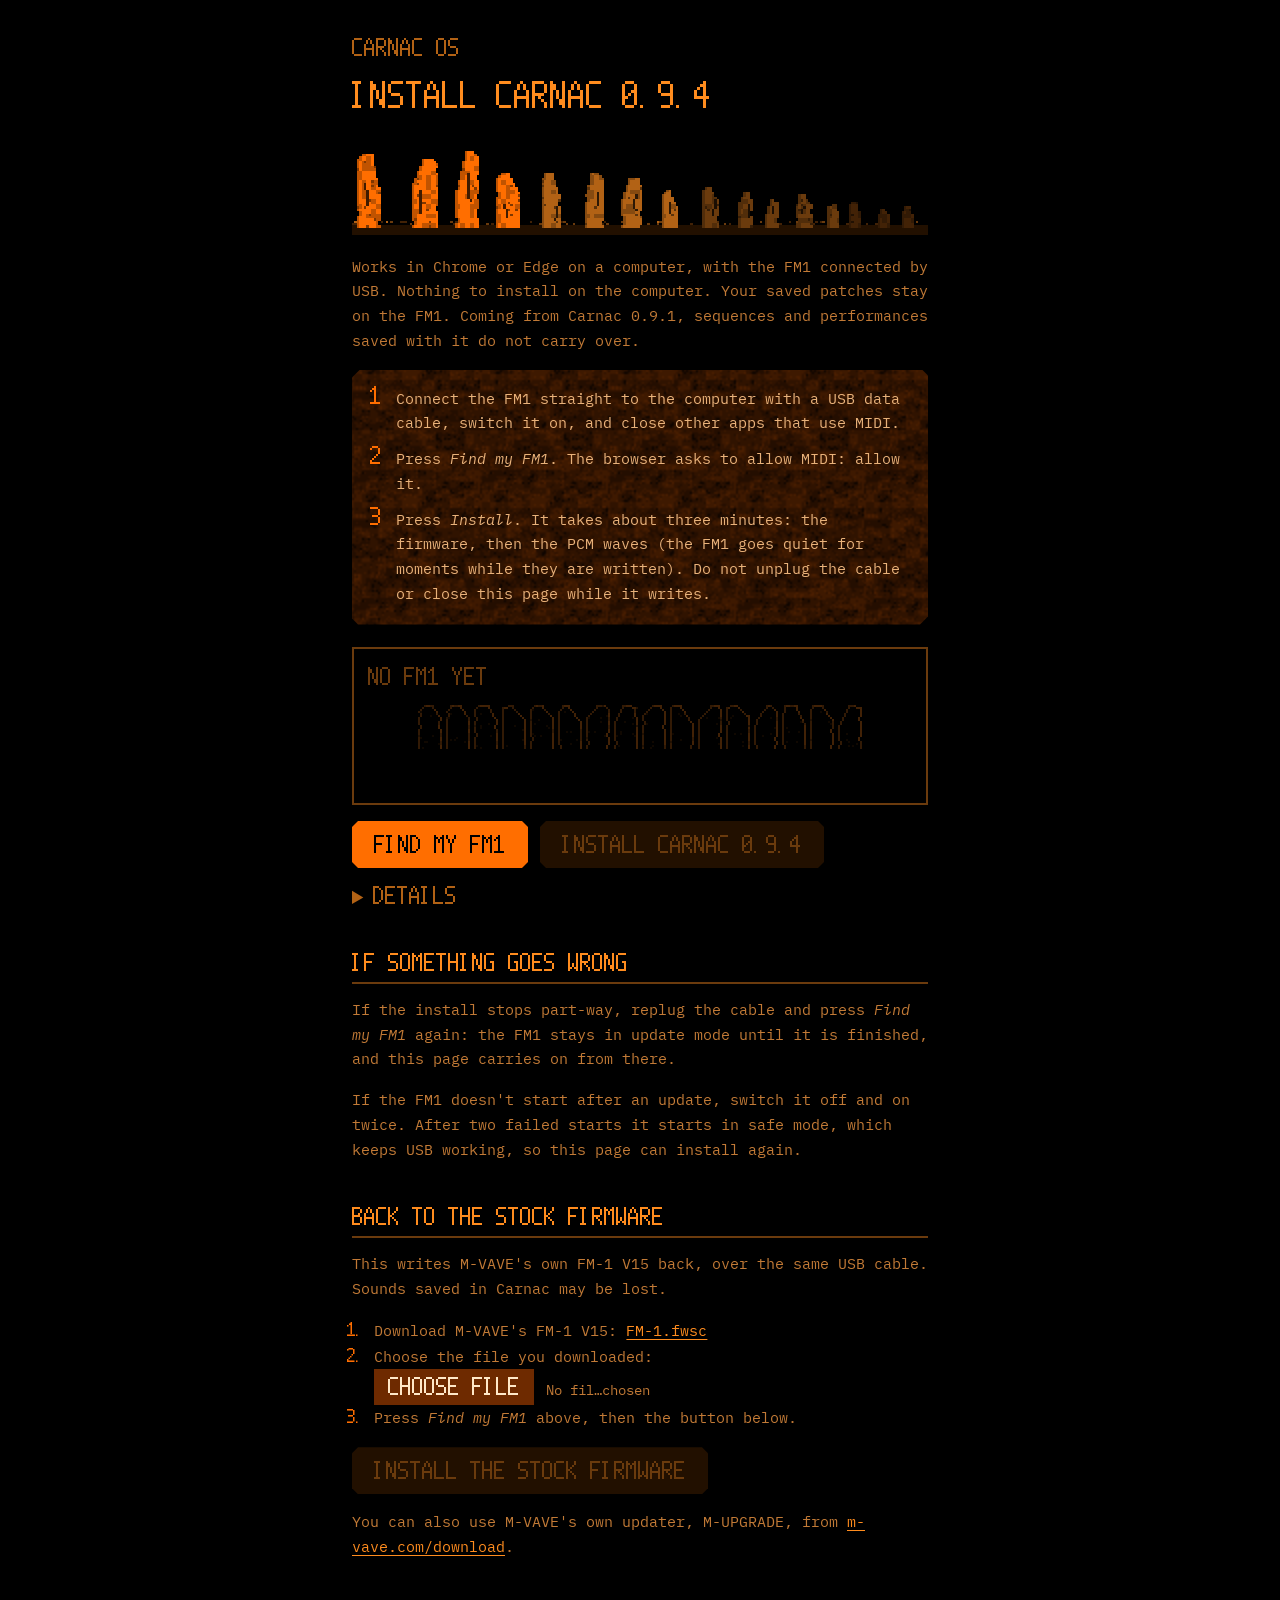
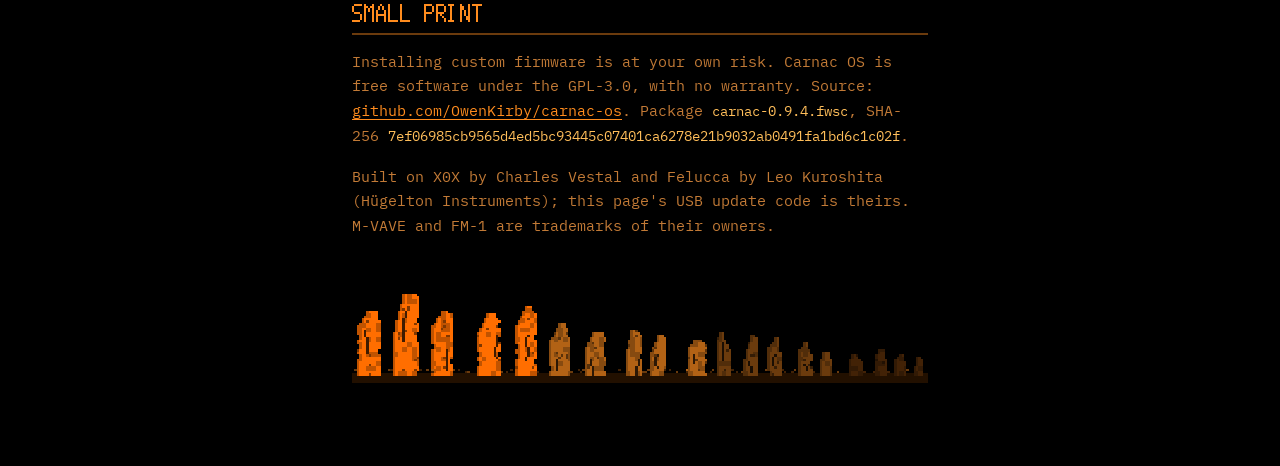
==== commit b9cef2ba: "Site for Carnac OS 0.9.4 (from 32369d3)" ====
--- a/install/index.html
+++ b/install/index.html
@@ -349,7 +349,7 @@
 }
 
 const $ = (id) => document.getElementById(id);
-const meta = {"version": "0.9.3", "product": "FM-1_900", "name": "carnac-0.9.3.fwsc", "sha256": "cb76875d78a3d43207749d4177ff894c0d9d157fde4ad1bfac007de9635ce7f6", "tip": "https://ko-fi.com/orbvorgis", "pkg": "../firmware/carnac-0.9.3.fwsc", "pcm": [{"area": 0, "file": "../firmware/pcm_area0.bin", "sha256": "b5b5c8fc3b830aa1f2a31f2863012fa90ec14e03134d251ccc6213c92a90a96f", "count": 12, "len": 36677}, {"area": 1, "file": "../firmware/pcm_area1.bin", "sha256": "0d9ffca98acc0ea08c9676355b320b2df23c648a75c9d54c7a4f9ddbc7a7f6ad", "count": 9, "len": 53263}]};
+const meta = {"version": "0.9.4", "product": "FM-1_900", "name": "carnac-0.9.4.fwsc", "sha256": "7ef06985cb9565d4ed5bc93445c07401ca6278e21b9032ab0491fa1bd6c1c02f", "tip": "https://ko-fi.com/orbvorgis", "pkg": "../firmware/carnac-0.9.4.fwsc", "pcm": [{"area": 0, "file": "../firmware/pcm_area0.bin", "sha256": "b5b5c8fc3b830aa1f2a31f2863012fa90ec14e03134d251ccc6213c92a90a96f", "count": 12, "len": 36677}, {"area": 1, "file": "../firmware/pcm_area1.bin", "sha256": "0d9ffca98acc0ea08c9676355b320b2df23c648a75c9d54c7a4f9ddbc7a7f6ad", "count": 9, "len": 53263}]};
 const IS_LOADER = (id) => /^ota-/i.test(id.model);
 const INFO_REQ = [0xF0, 0x7D, 0x46, 0x4C, 0x01, 0xF7];   /* (sleep() comes with fm1ota.js) */
 
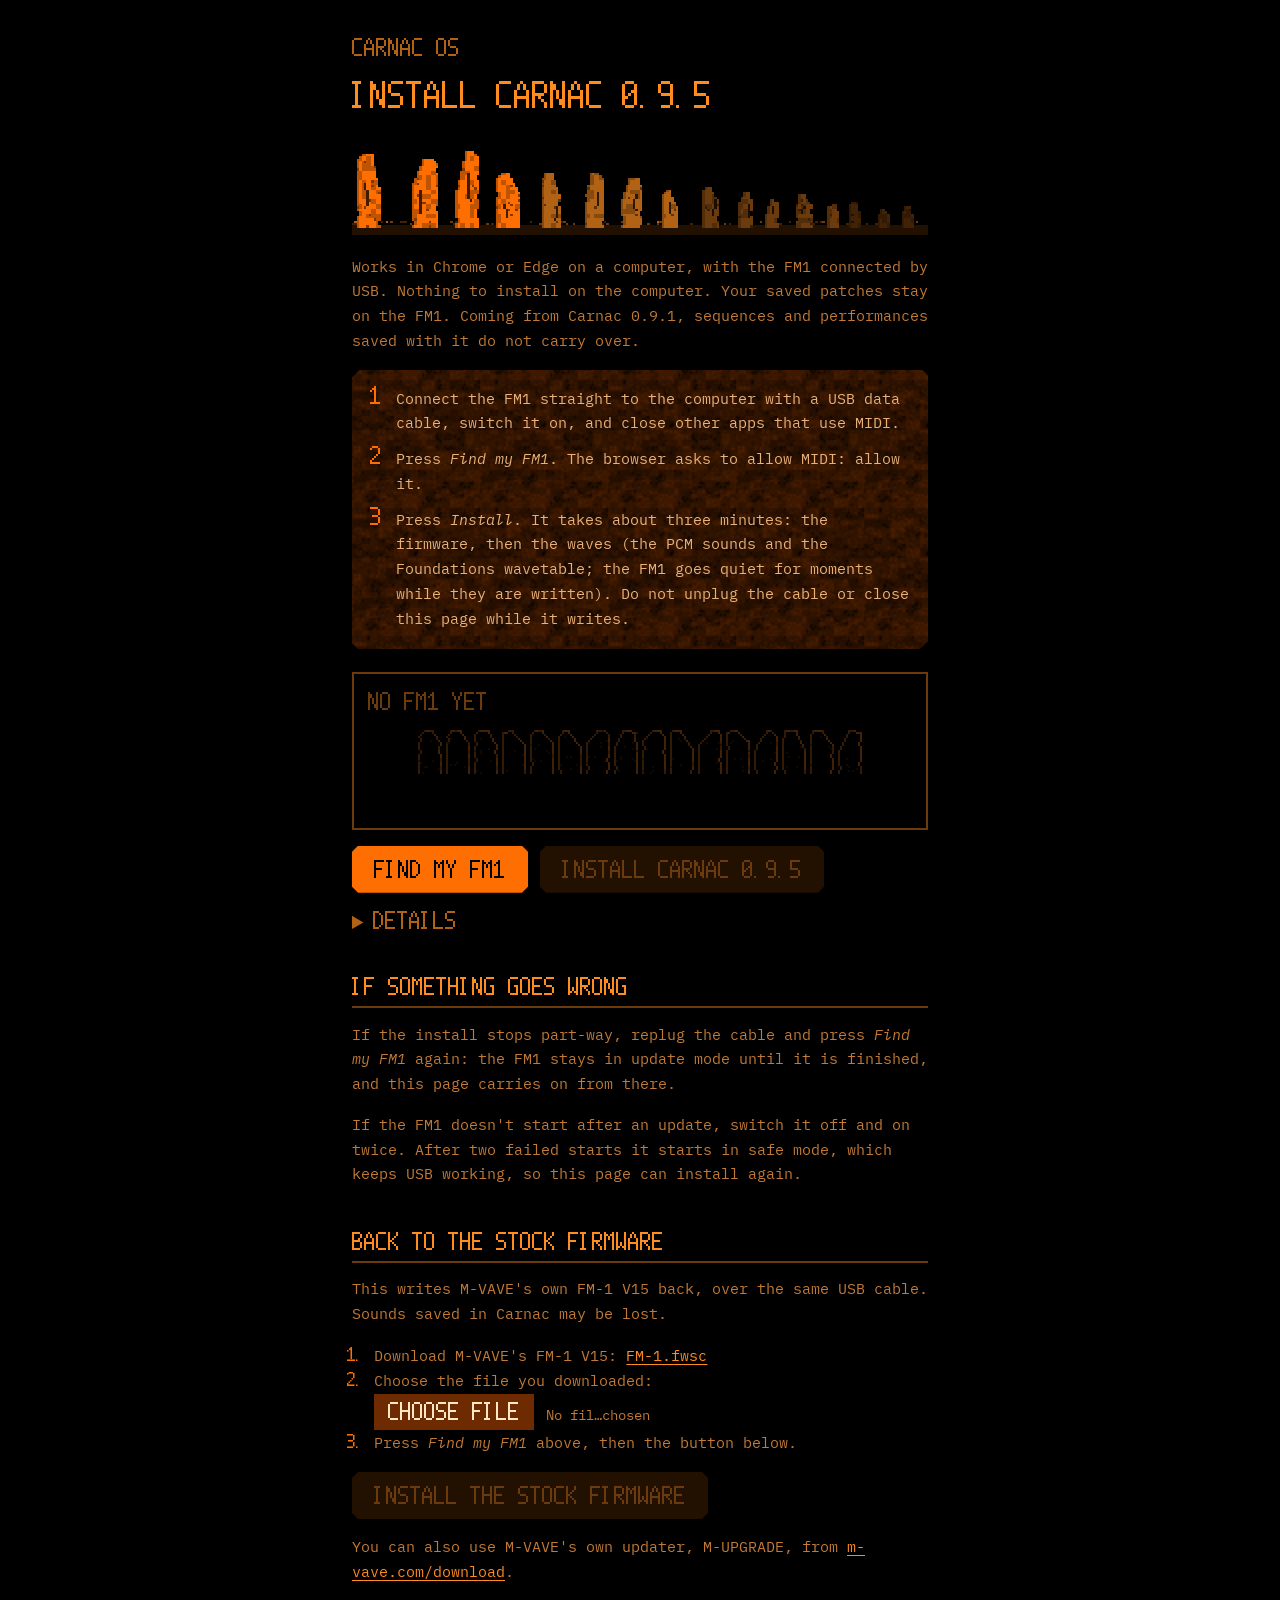
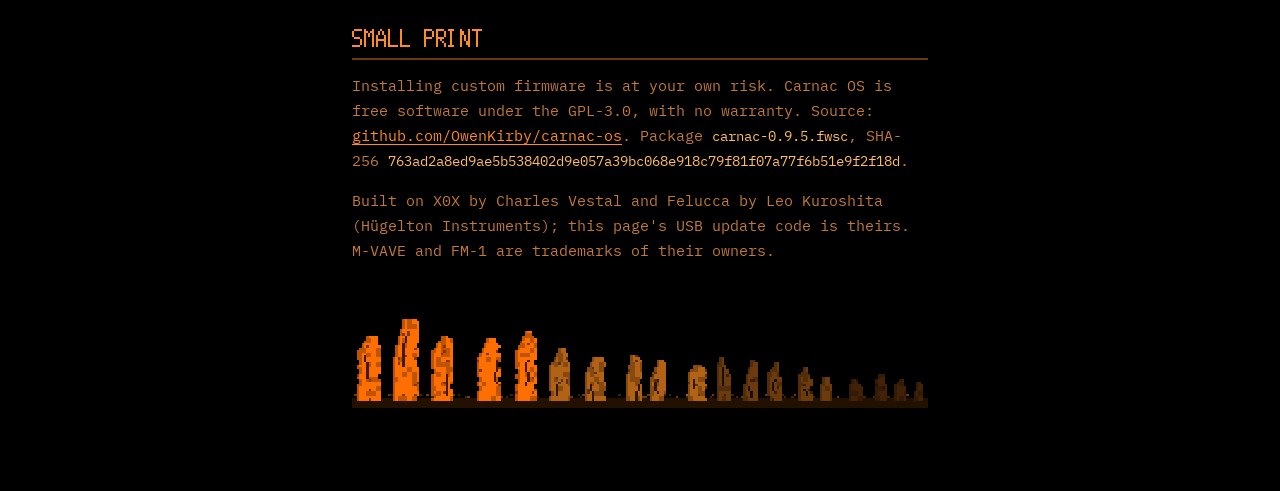
==== commit c4a6978d: "Site for Carnac OS 0.9.5 (from be8cc10)" ====
--- a/install/index.html
+++ b/install/index.html
@@ -5,9 +5,9 @@
      fm1pkg.js, unchanged. web/site/make_site.py inlines them and the package's metadata at the marks below.
      Added for Carnac: the FM1 is asked which Carnac it runs (editor INFO, F0 7D 46 4C 01 F7) before anything is
      written, an older package than the one on the FM1 needs a tick first, and the install is checked by that same
-     INFO answering "CARNAC OS <version>". Then the PCM waves (src/dsp/pcm_area*.bin) are written to their flash areas
-     with the editor's PCM commands (src/hardware/pcm_store_upload.py's protocol), each only when the FM1 does not
-     hold that image already. -->
+     INFO answering "CARNAC OS <version>". Then the waves (the PCM waves src/dsp/pcm_area*.bin and wavetable bank 0,
+     src/dsp/foundations_bank.bin) are written to their flash areas with the editor's PCM commands
+     (src/hardware/pcm_store_upload.py's protocol), each only when the FM1 does not hold that image already. -->
 <html lang="en">
 <head>
 <meta charset="utf-8">
@@ -60,8 +60,8 @@
     <div class="step"><b>1</b><span>Connect the FM1 straight to the computer with a USB data cable, switch it on,
       and close other apps that use MIDI.</span></div>
     <div class="step"><b>2</b><span>Press <em>Find my FM1</em>. The browser asks to allow MIDI: allow it.</span></div>
-    <div class="step"><b>3</b><span>Press <em>Install</em>. It takes about three minutes: the firmware, then the PCM waves
-      (the FM1 goes quiet for moments while they are written). Do not unplug the cable or close this page while it writes.</span></div>
+    <div class="step"><b>3</b><span>Press <em>Install</em>. It takes about three minutes: the firmware, then the waves
+      (the PCM sounds and the Foundations wavetable; the FM1 goes quiet for moments while they are written). Do not unplug the cable or close this page while it writes.</span></div>
   </div>
 
   <div class="panel">
@@ -349,7 +349,7 @@
 }
 
 const $ = (id) => document.getElementById(id);
-const meta = {"version": "0.9.4", "product": "FM-1_900", "name": "carnac-0.9.4.fwsc", "sha256": "7ef06985cb9565d4ed5bc93445c07401ca6278e21b9032ab0491fa1bd6c1c02f", "tip": "https://ko-fi.com/orbvorgis", "pkg": "../firmware/carnac-0.9.4.fwsc", "pcm": [{"area": 0, "file": "../firmware/pcm_area0.bin", "sha256": "b5b5c8fc3b830aa1f2a31f2863012fa90ec14e03134d251ccc6213c92a90a96f", "count": 12, "len": 36677}, {"area": 1, "file": "../firmware/pcm_area1.bin", "sha256": "0d9ffca98acc0ea08c9676355b320b2df23c648a75c9d54c7a4f9ddbc7a7f6ad", "count": 9, "len": 53263}]};
+const meta = {"version": "0.9.5", "product": "FM-1_900", "name": "carnac-0.9.5.fwsc", "sha256": "763ad2a8ed9ae5b538402d9e057a39bc068e918c79f81f07a77f6b51e9f2f18d", "tip": "https://ko-fi.com/orbvorgis", "pkg": "../firmware/carnac-0.9.5.fwsc", "pcm": [{"area": 0, "file": "../firmware/pcm_area0.bin", "sha256": "6e6e12be9544f28c546d220c950a717d5c68e8a1b428225cb7cdd5c987e809d9", "count": 13, "len": 36333, "hcrc": 332381813}, {"area": 1, "file": "../firmware/pcm_area1.bin", "sha256": "65586ce3c91689e40cfdc0abd2e84a47eb162525a8aaa793835562f87a9e1a62", "count": 8, "len": 56291, "hcrc": 1119212780}, {"area": 2, "file": "../firmware/foundations_bank.bin", "sha256": "d320e9bdb5c4cdd44115096dcd01463b1dff29d0285478a26de52e19531edb0c", "count": 1, "len": 16416, "hcrc": 1822942105}]};
 const IS_LOADER = (id) => /^ota-/i.test(id.model);
 const INFO_REQ = [0xF0, 0x7D, 0x46, 0x4C, 0x01, 0xF7];   /* (sleep() comes with fm1ota.js) */
 
@@ -400,9 +400,10 @@
   return null;
 }
 
-/* the PCM waves (src/hardware/pcm_store_fm1.c): 100 BEGIN [area], 101 WRITE [off x3, data], 102 END [header],
-   103 INFO [area, first] -> areas, area, entries, KiB x2, used x3, names; data in groups of 7 behind their top bits */
-const PCM_BEGIN = 100, PCM_WRITE = 101, PCM_END = 102, PCM_INFO = 103, PCM_HDR = 32, PCM_CHUNK = 256;
+/* the waves (src/hardware/pcm_store_fm1.c): 100 BEGIN [area], 101 WRITE [off x3, data], 102 END [header],
+   103 INFO [area, first] -> areas, area, entries, KiB x2, used x3, names; 104 ID [area] -> area, held, hcrc x5 (the
+   image's header CRC); data in groups of 7 behind their top bits. Area 2 holds wavetable bank 0, not PCM. */
+const PCM_BEGIN = 100, PCM_WRITE = 101, PCM_END = 102, PCM_INFO = 103, PCM_ID = 104, PCM_HDR = 32, PCM_CHUNK = 256;
 const pcmPack = (b) => {
   const o = [];
   for (let i = 0; i < b.length; i += 7) {
@@ -423,10 +424,17 @@
   }
   return null;
 }
-/* the areas whose image differs from the package's (entries or length); null when the FM1 has no PCM commands */
+/* the areas whose image differs from the package's: by its header CRC (PCM_ID), or on a firmware without PCM_ID by
+   entries and length; null when the FM1 has no PCM commands */
 async function pcmMissing(link) {
   const out = [];
   for (const a of meta.pcm) {
+    const id = await edReq(link, PCM_ID, [a.area], 1500);
+    if (id && id.length >= 7 && id[0] === a.area) {
+      const h = (id[2] | id[3] << 7 | id[4] << 14 | id[5] << 21 | id[6] << 28) >>> 0;
+      if (!id[1] || h !== a.hcrc) out.push(a);
+      continue;
+    }
     const r = await edReq(link, PCM_INFO, [a.area, 0], 1500);
     if (!r || r.length < 8 || r[1] !== a.area) return null;
     if (r[2] !== a.count || (r[5] | r[6] << 7 | r[7] << 14) !== a.len) out.push(a);
@@ -452,7 +460,7 @@
     }
   }
   const left = await pcmMissing(link);
-  return left && left.length === 0 ? "" : "the FM1 does not show the PCM waves after writing them";
+  return left && left.length === 0 ? "" : "the FM1 does not show the waves after writing them";
 }
 
 async function getMidi() {
@@ -504,8 +512,8 @@
       $("confirmtext").textContent = `${meta.version} is older than the ${state.version} on the FM1. Patches saved with ${state.version} may not load in ${meta.version}. Install the older version anyway.`;
       box.classList.add("show");
     } else if (cmpVer(pkg, on) === 0 && state.pcmOnly) {
-      setDevice(`The FM1 runs Carnac OS ${state.version}, but its PCM waves are missing or out of date.`);
-      $("go").textContent = "Write the PCM waves";
+      setDevice(`The FM1 runs Carnac OS ${state.version}, but its waves are missing or out of date.`);
+      $("go").textContent = "Write the waves";
     } else if (cmpVer(pkg, on) === 0) {
       setDevice(`The FM1 already runs Carnac OS ${state.version}. You can install it again.`);
     }
@@ -575,7 +583,7 @@
   showState();
 }
 
-/* after a good install (or alone, when only the PCM waves are missing): the PCM waves, then the last word */
+/* after a good install (or alone, when only the waves are missing): the waves, then the last word */
 async function finishPcm(up, v) {
   let why = pcmImages ? "" : "their download failed";
   if (!why) {
@@ -584,15 +592,15 @@
     else {
       $("bar").value = 0;
       why = await pcmSync(dev.link, (k, n, f) => {
-        say(`Writing the PCM waves${n > 1 ? ` (${k + 1} of ${n})` : ""}… do not unplug the cable.`);
+        say(`Writing the waves${n > 1 ? ` (${k + 1} of ${n})` : ""}… do not unplug the cable.`);
         $("bar").value = ((k + f) / n) * 100;
       });
       dev.link.close();
       $("bar").value = 100;
     }
   }
-  if (why) { log("PCM: " + why); say(`Carnac OS ${v} is installed, but the PCM waves were not written (${why}). Press Find my FM1 to try again.`, true); return; }
-  say(`Done. The FM1 runs Carnac OS ${v}, with its PCM waves.`);
+  if (why) { log("waves: " + why); say(`Carnac OS ${v} is installed, but the waves were not written (${why}). Press Find my FM1 to try again.`, true); return; }
+  say(`Done. The FM1 runs Carnac OS ${v}, with its waves.`);
   if (meta.tip) $("tip").hidden = false;
 }
 
@@ -645,7 +653,7 @@
       imgs[a.area] = b;
     }
     pcmImages = imgs;
-  } catch (e) { log("PCM waves: " + e.message); }
+  } catch (e) { log("waves: " + e.message); }
   refreshButtons();
 })();
 </script>
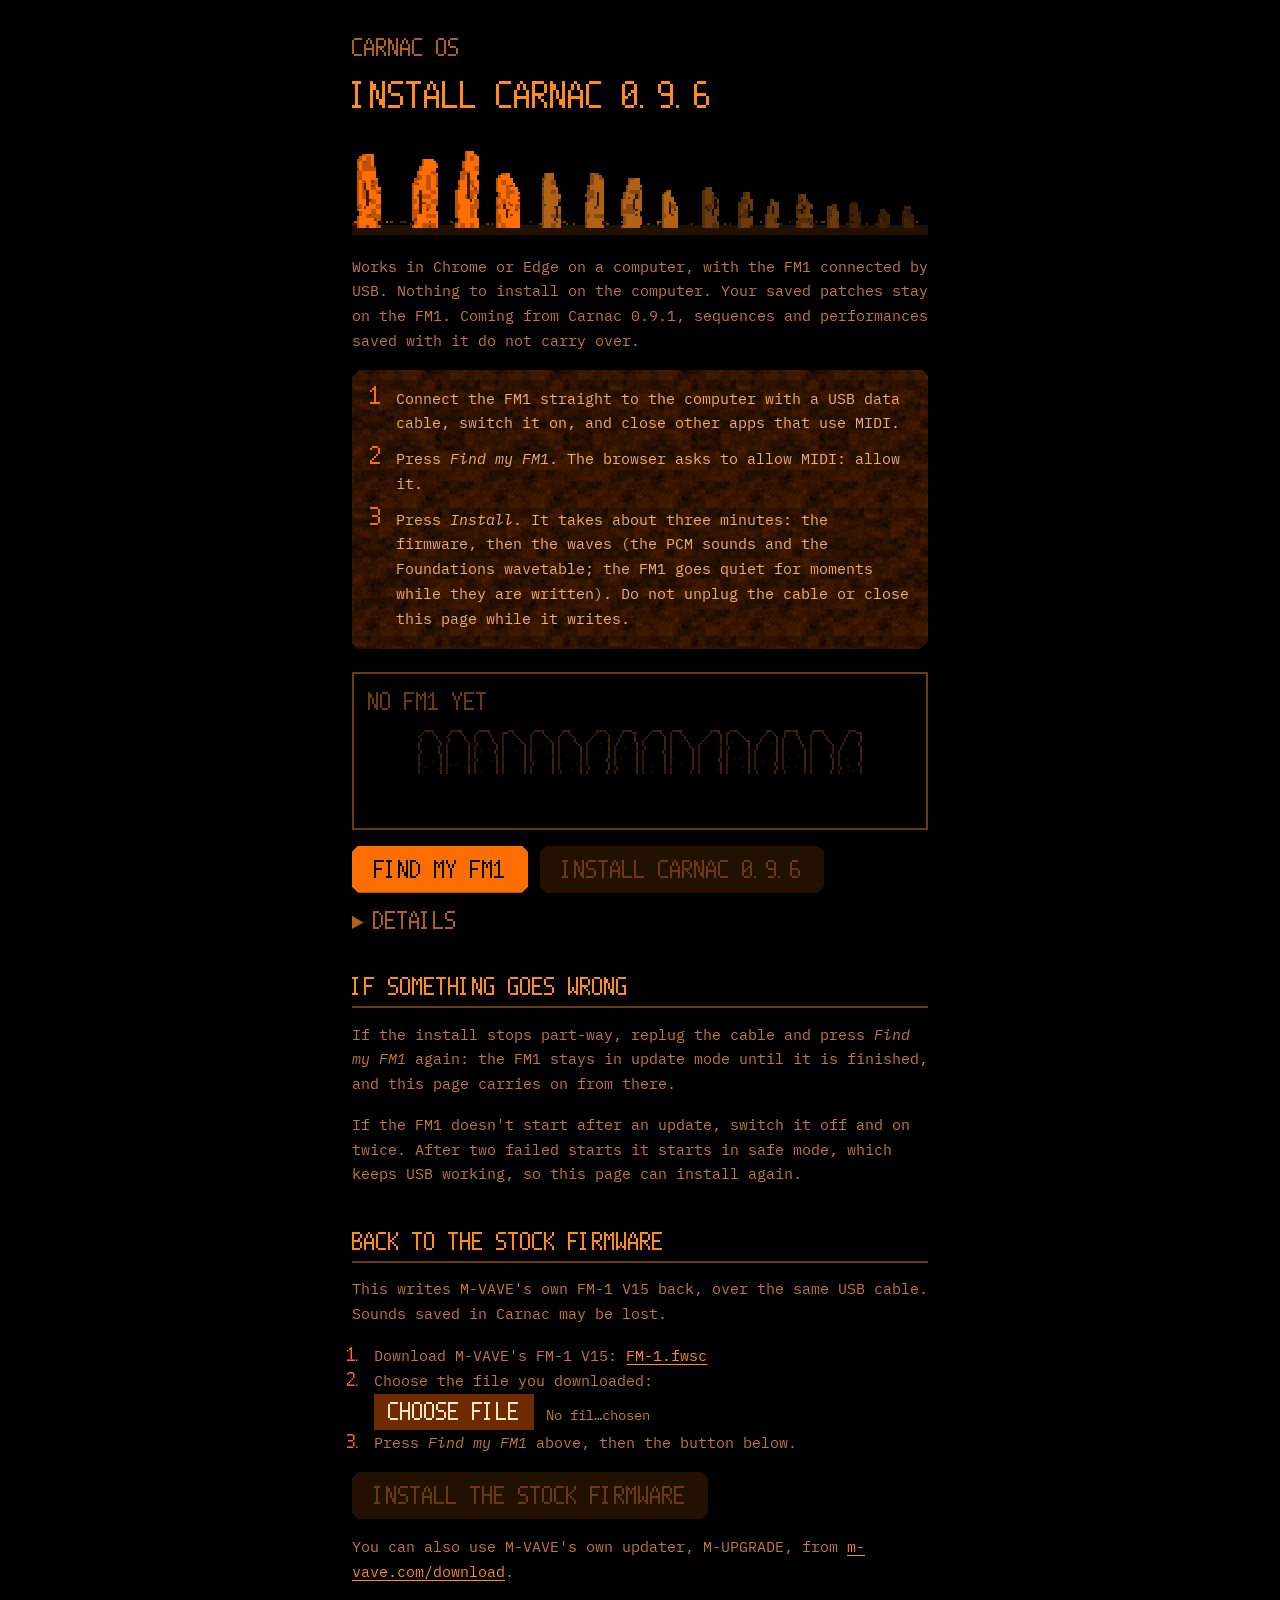
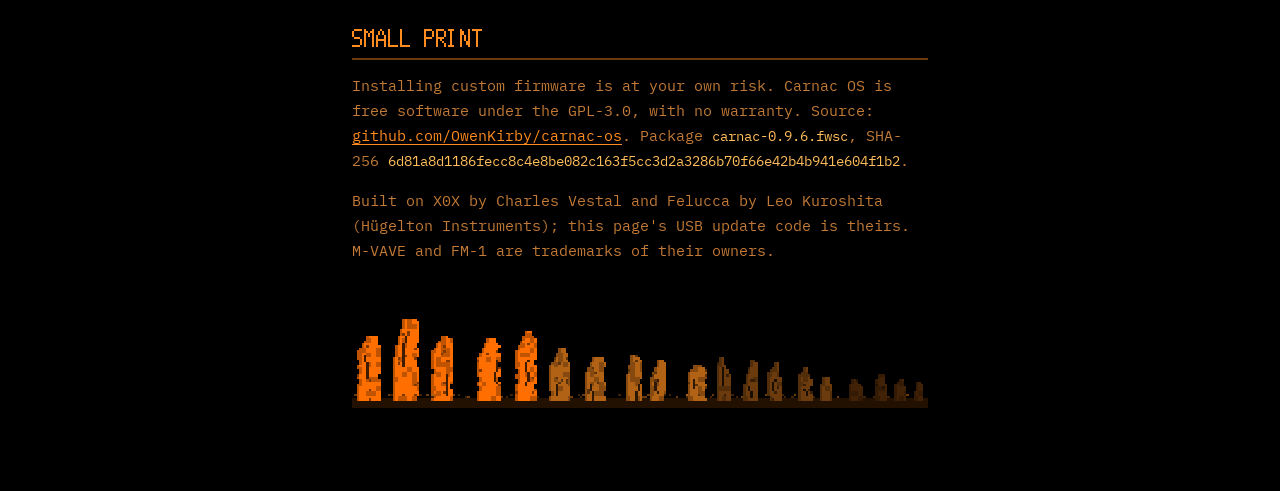
==== commit 042b1724: "Site for Carnac OS 0.9.6 (from 55cf5b5)" ====
--- a/install/index.html
+++ b/install/index.html
@@ -349,7 +349,7 @@
 }
 
 const $ = (id) => document.getElementById(id);
-const meta = {"version": "0.9.5", "product": "FM-1_900", "name": "carnac-0.9.5.fwsc", "sha256": "763ad2a8ed9ae5b538402d9e057a39bc068e918c79f81f07a77f6b51e9f2f18d", "tip": "https://ko-fi.com/orbvorgis", "pkg": "../firmware/carnac-0.9.5.fwsc", "pcm": [{"area": 0, "file": "../firmware/pcm_area0.bin", "sha256": "6e6e12be9544f28c546d220c950a717d5c68e8a1b428225cb7cdd5c987e809d9", "count": 13, "len": 36333, "hcrc": 332381813}, {"area": 1, "file": "../firmware/pcm_area1.bin", "sha256": "65586ce3c91689e40cfdc0abd2e84a47eb162525a8aaa793835562f87a9e1a62", "count": 8, "len": 56291, "hcrc": 1119212780}, {"area": 2, "file": "../firmware/foundations_bank.bin", "sha256": "d320e9bdb5c4cdd44115096dcd01463b1dff29d0285478a26de52e19531edb0c", "count": 1, "len": 16416, "hcrc": 1822942105}]};
+const meta = {"version": "0.9.6", "product": "FM-1_900", "name": "carnac-0.9.6.fwsc", "sha256": "6d81a8d1186fecc8c4e8be082c163f5cc3d2a3286b70f66e42b4b941e604f1b2", "tip": "https://ko-fi.com/orbvorgis", "pkg": "../firmware/carnac-0.9.6.fwsc", "pcm": [{"area": 0, "file": "../firmware/pcm_area0.bin", "sha256": "6e6e12be9544f28c546d220c950a717d5c68e8a1b428225cb7cdd5c987e809d9", "count": 13, "len": 36333, "hcrc": 332381813}, {"area": 1, "file": "../firmware/pcm_area1.bin", "sha256": "65586ce3c91689e40cfdc0abd2e84a47eb162525a8aaa793835562f87a9e1a62", "count": 8, "len": 56291, "hcrc": 1119212780}, {"area": 2, "file": "../firmware/foundations_bank.bin", "sha256": "d320e9bdb5c4cdd44115096dcd01463b1dff29d0285478a26de52e19531edb0c", "count": 1, "len": 16416, "hcrc": 1822942105}]};
 const IS_LOADER = (id) => /^ota-/i.test(id.model);
 const INFO_REQ = [0xF0, 0x7D, 0x46, 0x4C, 0x01, 0xF7];   /* (sleep() comes with fm1ota.js) */
 
